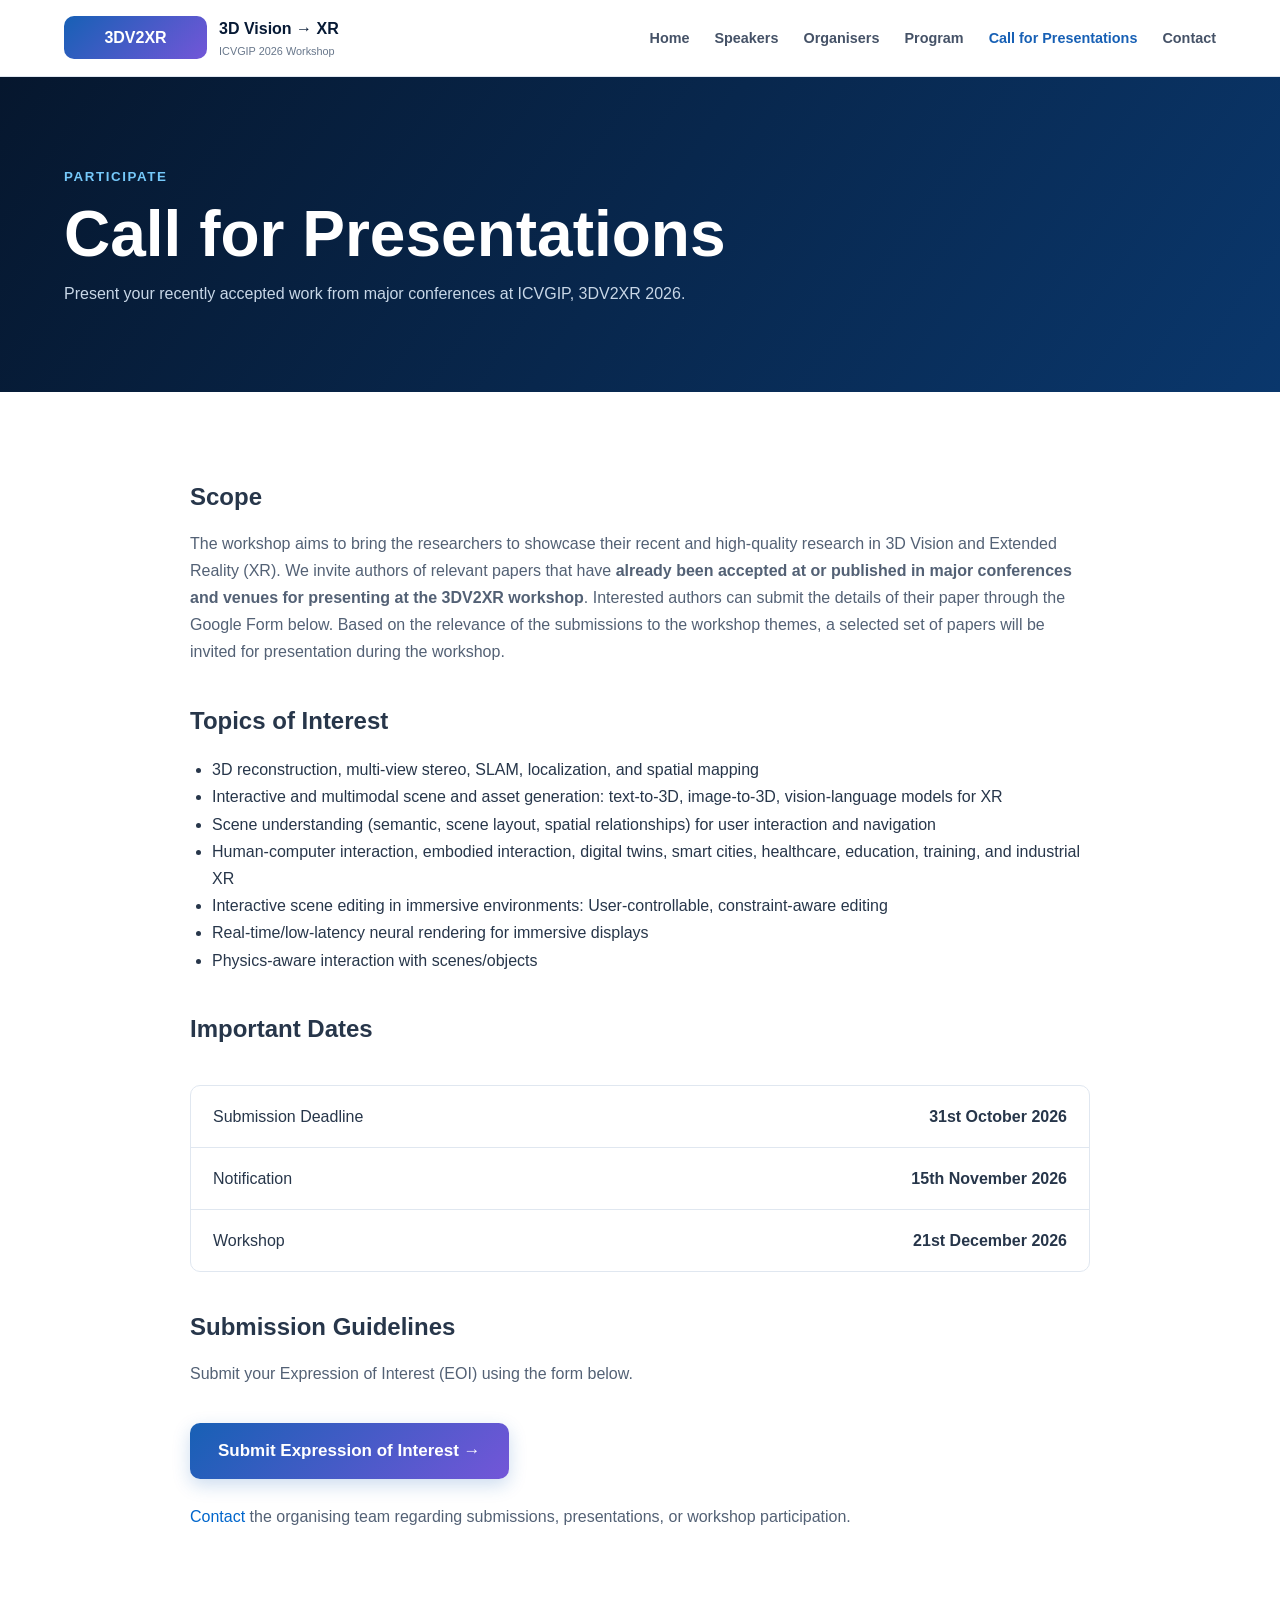
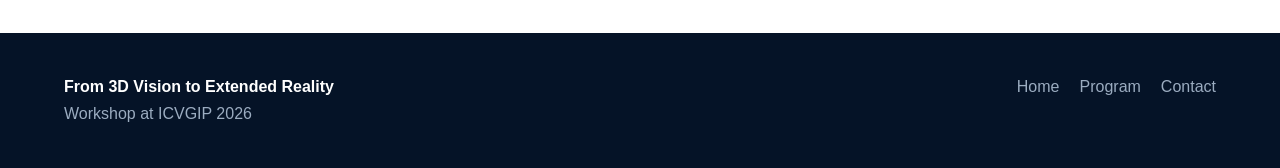
==== call-for-presentations.html @ 4dbddcb4 "update_website" ====
<!DOCTYPE html>
<html lang="en">
 <head>
  <meta charset="utf-8">
  <meta content="width=device-width,initial-scale=1.0" name="viewport">
  <title>
   Call for Presentations | ICVGIP 2026 Workshop
  </title>
  <link href="css/style.css" rel="stylesheet">
 </head>
 <body>
  <nav class="navbar">
   <div class="container nav-container">
    <a class="logo" href="index.html">
     <div class="logo-icon">
      3DV2XR
     </div>
     <div>
      <strong>
       3D Vision &rarr; XR
      </strong>
      <small>
       ICVGIP 2026 Workshop
      </small>
     </div>
    </a>
    <button aria-label="Open navigation" class="menu-button" onclick="toggleMenu()">
     ☰
    </button>
    <ul class="nav-links" id="navLinks">
     <li>
      <a href="index.html">
       Home
      </a>
     </li>
     <li>
      <a href="speakers.html">
       Speakers
      </a>
     </li>
     <li>
      <a href="organisers.html">
       Organisers
      </a>
     </li>
     <li>
      <a href="program.html">
       Program
      </a>
     </li>
     <li>
      <a class="active" href="call-for-presentations.html">
       Call for Presentations
      </a>
     </li>
     <!-- <li>
      <a href="venue.html">
       Venue
      </a>
     </li> -->
     <li>
      <a href="contact.html">
       Contact
      </a>
     </li>
    </ul>
   </div>
  </nav>
  <header class="page-header">
   <div class="container">
    <small>
     Participate
    </small>
    <h1>
     Call for Presentations
    </h1>
    <p>
     Present your recently accepted work from major conferences at ICVGIP, 3DV2XR 2026.
    </p>
   </div>
  </header>
  <section class="section">
   <div class="container content">
    <h2>
     Scope
    </h2>
    <p>
     The workshop aims to bring the researchers to showcase their recent and high-quality research in 3D Vision and Extended Reality (XR).

We invite authors of relevant papers that have <strong>already been accepted at or published in major conferences and venues for presenting at the 3DV2XR workshop</strong>. 
Interested authors can submit the details of their paper through the Google Form below. Based on the relevance of the submissions to the workshop themes, a selected set of papers will be invited for presentation during the workshop.
    </p>
    <h2>
     Topics of Interest
    </h2>
    <ul>
     <li>
      3D reconstruction, multi-view stereo, SLAM, localization, and spatial mapping
     </li>
     <li>
      Interactive and multimodal scene and asset generation: text-to-3D, image-to-3D, vision-language models
for XR
     </li>
     <li>
      Scene understanding (semantic, scene layout, spatial relationships) for user interaction and navigation
     </li>
     <li>
      Human-computer interaction, embodied interaction, digital twins, smart cities, healthcare, education,
training, and industrial XR
     </li>
     <li>
      Interactive scene editing in immersive environments: User-controllable, constraint-aware editing
     </li>
     <li>
      Real-time/low-latency neural rendering for immersive displays
     </li>
     <li>
      Physics-aware interaction with scenes/objects
     </li>
    </ul>
    <h2>
     Important Dates
    </h2>
    <div class="date-table">
     <div class="date-row">
      <span>
       Submission Deadline
      </span>
      <strong>
       31st October 2026
      </strong>
     </div>
     <div class="date-row">
      <span>
       Notification
      </span>
      <strong>
       15th November 2026
      </strong>
     </div>
     <div class="date-row">
      <span>
       Workshop
      </span>
      <strong>
       21st December 2026
      </strong>
     </div>
    </div>
    <h2>
    Submission Guidelines
    </h2>

    <!-- <p>
    Submit your Expression of Interest (EOI) through Google
    <a href="https://docs.google.com/forms/d/e/1FAIpQLSfJjMQpuecK3H3zYvZFDbs9FVu8neKpHUT4HiJ_HBpRRZFn1w/viewform?usp=header"
        target="_blank"
        rel="noopener noreferrer"
        style="color: #0066cc; text-decoration: none;">
        form</a>.
    </p> -->

    <p>Submit your Expression of Interest (EOI) using the form below.</p>

        <a
        href="https://docs.google.com/forms/d/e/1FAIpQLSfJjMQpuecK3H3zYvZFDbs9FVu8neKpHUT4HiJ_HBpRRZFn1w/viewform?usp=header"
        class="eoi-button"
        target="_blank"
        rel="noopener noreferrer"
        >
        Submit Expression of Interest →
        </a>

    <p>
    <a href="contact.html"
        style="color: #0066cc; text-decoration: none;">
        Contact
    </a>
    the organising team regarding submissions, presentations, or workshop participation.
    </p>
   </div>
  </section>
  <footer>
   <div class="container footer-content">
    <div>
     <strong>
      From 3D Vision to Extended Reality
     </strong>
     <br>
     Workshop at ICVGIP 2026
    </div>
    <div class="footer-links">
     <a href="index.html">
      Home
     </a>
     <a href="program.html">
      Program
     </a>
     <a href="contact.html">
      Contact
     </a>
    </div>
   </div>
  </footer>
  <script src="js/main.js">
  </script>
 </body>
</html>
---- css/style.css ----
:root {
    --navy: #071a35;
    --blue: #1760b5;
    --purple: #7356d8;
    --text: #27364a;
    --muted: #68778b;
    --light: #f4f7fb;
    --border: #e0e7f0;
    --max-width: 1180px;
}

* { box-sizing: border-box; margin: 0; padding: 0; }
html { scroll-behavior: smooth; }
body { font-family: Inter, -apple-system, BlinkMacSystemFont, "Segoe UI", Roboto, Arial, sans-serif; color: var(--text); line-height: 1.7; }
a { color: inherit; text-decoration: none; }
.container { width: min(90%, var(--max-width)); margin: auto; }

/* Navigation */
.navbar { position: sticky; top: 0; z-index: 1000; background: rgba(255,255,255,.97); border-bottom: 1px solid var(--border); }
.nav-container { min-height: 76px; display: flex; align-items: center; justify-content: space-between; }
.logo { display: flex; align-items: center; gap: 12px; color: var(--navy); }
.logo-icon { width: 143px; height: 43px; border-radius: 10px; display: grid; place-items: center; color: white; font-weight: 800; background: linear-gradient(135deg,var(--blue),var(--purple)); }
.logo strong, .logo small { display: block; }
.logo small { color: var(--muted); font-size: .68rem; }
.nav-links { display: flex; gap: 25px; list-style: none; align-items: center; }
.nav-links a { font-size: .9rem; font-weight: 600; color: #455267; }
.nav-links a:hover, .nav-links a.active { color: var(--blue); }
.menu-button { display: none; border: 0; background: none; font-size: 1.6rem; cursor: pointer; }

/* Hero */
.hero { min-height: 650px; display: flex; align-items: center; color: white; background: radial-gradient(circle at 78% 30%,rgba(49,143,255,.25),transparent 25%), linear-gradient(125deg,#05152b,#123d75); }
.hero-content { padding: 80px 0; }
.conference-tag { display: inline-block; padding: 7px 15px; border: 1px solid rgba(255,255,255,.3); border-radius: 50px; background: rgba(255,255,255,.08); margin-bottom: 25px; }
.hero h1 { font-size: clamp(2.8rem,6vw,5rem); line-height: 1.04; letter-spacing: -.04em; }
.hero h1 span { color: #72cbff; }
.hero-subtitle { font-size: 1.3rem; color: #d0deee; margin: 25px 0; }
.hero-info { display: flex; gap: 30px; flex-wrap: wrap; margin: 28px 0 35px; font-weight: 600; }
.button { display: inline-block; padding: 12px 23px; border-radius: 7px; font-weight: 700; }
.button-primary { background: white; color: var(--navy); }

/* Page headers and sections */
.page-header { padding: 85px 0; color: white; background: linear-gradient(125deg,#06172e,#0a376c); }
.page-header small { color: #76c9fa; font-weight: 700; text-transform: uppercase; letter-spacing: .12em; }
.page-header h1 { font-size: clamp(2.5rem,5vw,4rem); line-height: 1.1; margin: 10px 0; }
.page-header p { color: #c8d7e7; max-width: 700px; }
.section { padding: 85px 0; }
.section-light { background: var(--light); }
.section-title { max-width: 800px; margin-bottom: 45px; }
.section-title.center { text-align: center; margin-left: auto; margin-right: auto; }
.section-label { color: var(--blue); text-transform: uppercase; letter-spacing: .14em; font-size: .75rem; font-weight: 800; }
.section-title h2 { color: var(--navy); font-size: clamp(2rem,4vw,2.8rem); line-height: 1.2; margin: 7px 0 13px; }

/* Home */
.about-grid { display: grid; grid-template-columns: 1.2fr .8fr; gap: 60px; }
.about-grid p, .content p { color: #536175; margin-bottom: 18px; }
.info-box { background: var(--navy); color: white; border-radius: 12px; padding: 32px; }
.info-box h3 { margin-bottom: 20px; }
.info-row { padding: 14px 0; border-bottom: 1px solid rgba(255,255,255,.13); }
.info-row:last-child { border: 0; }
.info-row small { display: block; color: #94aac5; text-transform: uppercase; font-size: .7rem; }


/* =========================================================
   PEOPLE CARDS
========================================================= */

.card-grid {
    display: grid;
    grid-template-columns: repeat(3, 1fr);
    gap: 30px;
}

/* Complete card */
.card {
    border: 1px solid var(--border);
    border-radius: 12px;
    background: white;
    overflow: hidden;
}

/* Image occupies the complete upper part of the card */
/* Photo area */
.card-image {
    width: 100%;
    height: 300px;

    display: flex;
    justify-content: center;
    align-items: center;

    overflow: hidden;
    background: white;
}

/* Show complete photo — no face cropping */
.card-image img,
.organiser-photo {
    width: 100%;
    height: 100%;

    object-fit: contain;
    object-position: center;

    display: block;
}

/* Center name and affiliation */
.card-content {
    padding: 16px 15px 20px;
    text-align: center;
}

.card-content h3 {
    color: var(--navy);
    font-size: 1.05rem;
    line-height: 1.3;
    margin-bottom: 5px;
}

.affiliation {
    color: var(--blue);
    font-size: .8rem;
    font-weight: 600;
    margin: 0;
}

/* Program */
.schedule { border: 1px solid var(--border); border-radius: 12px; overflow: hidden; max-width: 950px; }
.schedule-row { display: grid; grid-template-columns: 160px 1fr; border-bottom: 1px solid var(--border); }
.schedule-row:last-child { border: 0; }
.schedule-time { background: #f6f9fc; padding: 23px; color: var(--blue); font-weight: 800; }
.schedule-event { padding: 23px 28px; }
.schedule-event p { color: var(--muted); }

/* Call for papers */
.content { max-width: 900px; }
.content h2 { margin: 35px 0 12px; }
.content h2:first-child { margin-top: 0; }
.content ul { padding-left: 22px; margin: 15px 0 25px; }
.date-table { margin: 35px 0; border: 1px solid var(--border); border-radius: 10px; overflow: hidden; }
.date-row { display: flex; justify-content: space-between; padding: 17px 22px; border-bottom: 1px solid var(--border); }
.date-row:last-child { border: 0; }

/* Venue and contact */
.venue-grid, .contact-grid { display: grid; grid-template-columns: 1fr 1fr; gap: 50px; }
.venue-image { min-height: 380px; background: #e5ebf3; border-radius: 12px; display: grid; place-items: center; color: #8493a7; }
.contact-card { padding: 30px; border: 1px solid var(--border); border-radius: 12px; }
.contact-card a { color: var(--blue); }

/* Footer */
footer { background: #051327; color: #9bacc0; padding: 40px 0; }
.footer-content { display: flex; justify-content: space-between; gap: 25px; }
footer strong { color: white; }
.footer-links { display: flex; gap: 20px; }

/* Responsive */
@media (max-width: 900px) {
    .about-grid, .venue-grid, .contact-grid { grid-template-columns: 1fr; }
    .card-grid { grid-template-columns: repeat(2,1fr); }
    .nav-links { display: none; position: absolute; top: 76px; left: 0; width: 100%; background: white; flex-direction: column; padding: 25px; }
    .nav-links.open { display: flex; }
    .menu-button { display: block; }
}

@media (max-width: 600px) {
    .card-grid { grid-template-columns: 1fr; }
    .schedule-row { grid-template-columns: 1fr; }
    .footer-content { flex-direction: column; }
}

.eoi-button {
  display: inline-block;
  margin: 18px 0 24px;
  padding: 16px 28px;
  background: linear-gradient(135deg, #1760b5, #7356d8);
  color: #fff;
  font-size: 17px;
  font-weight: 700;
  line-height: 1.4;
  text-align: center;
  text-decoration: none;
  border-radius: 10px;
  box-shadow: 0 6px 18px rgba(23, 96, 181, 0.22);
  transition: transform 0.2s ease, box-shadow 0.2s ease;
}

.eoi-button:hover {
  color: #fff;
  text-decoration: none;
  transform: translateY(-2px);
  box-shadow: 0 9px 24px rgba(23, 96, 181, 0.32);
}

.eoi-button:focus-visible {
  outline: 3px solid #1760b5;
  outline-offset: 4px;
}
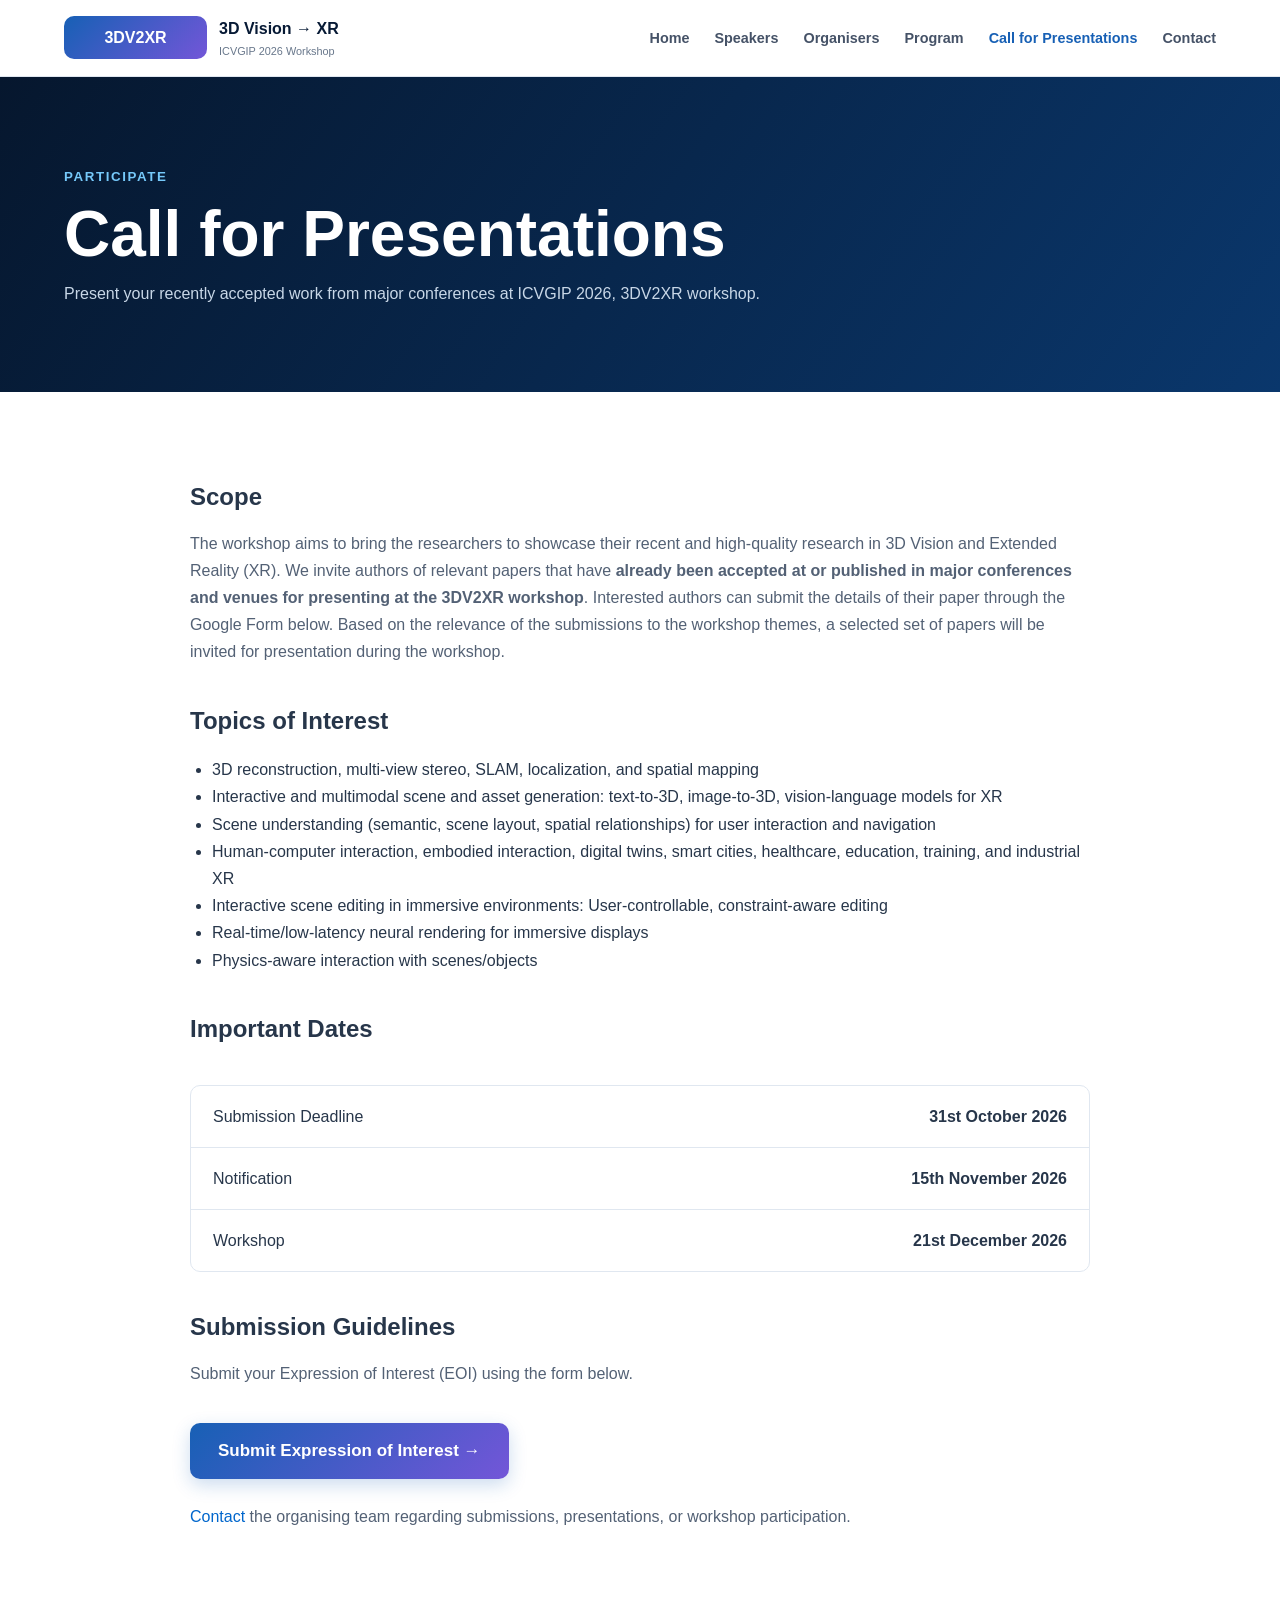
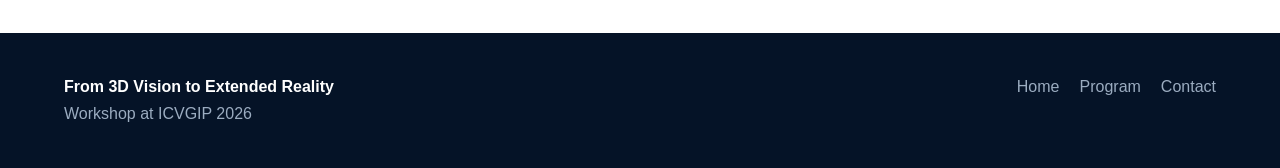
==== commit ddbb3fa3: "update_website" ====
--- a/call-for-presentations.html
+++ b/call-for-presentations.html
@@ -75,7 +75,7 @@
      Call for Presentations
     </h1>
     <p>
-     Present your recently accepted work from major conferences at ICVGIP, 3DV2XR 2026.
+     Present your recently accepted work from major conferences at ICVGIP 2026, 3DV2XR workshop.
     </p>
    </div>
   </header>
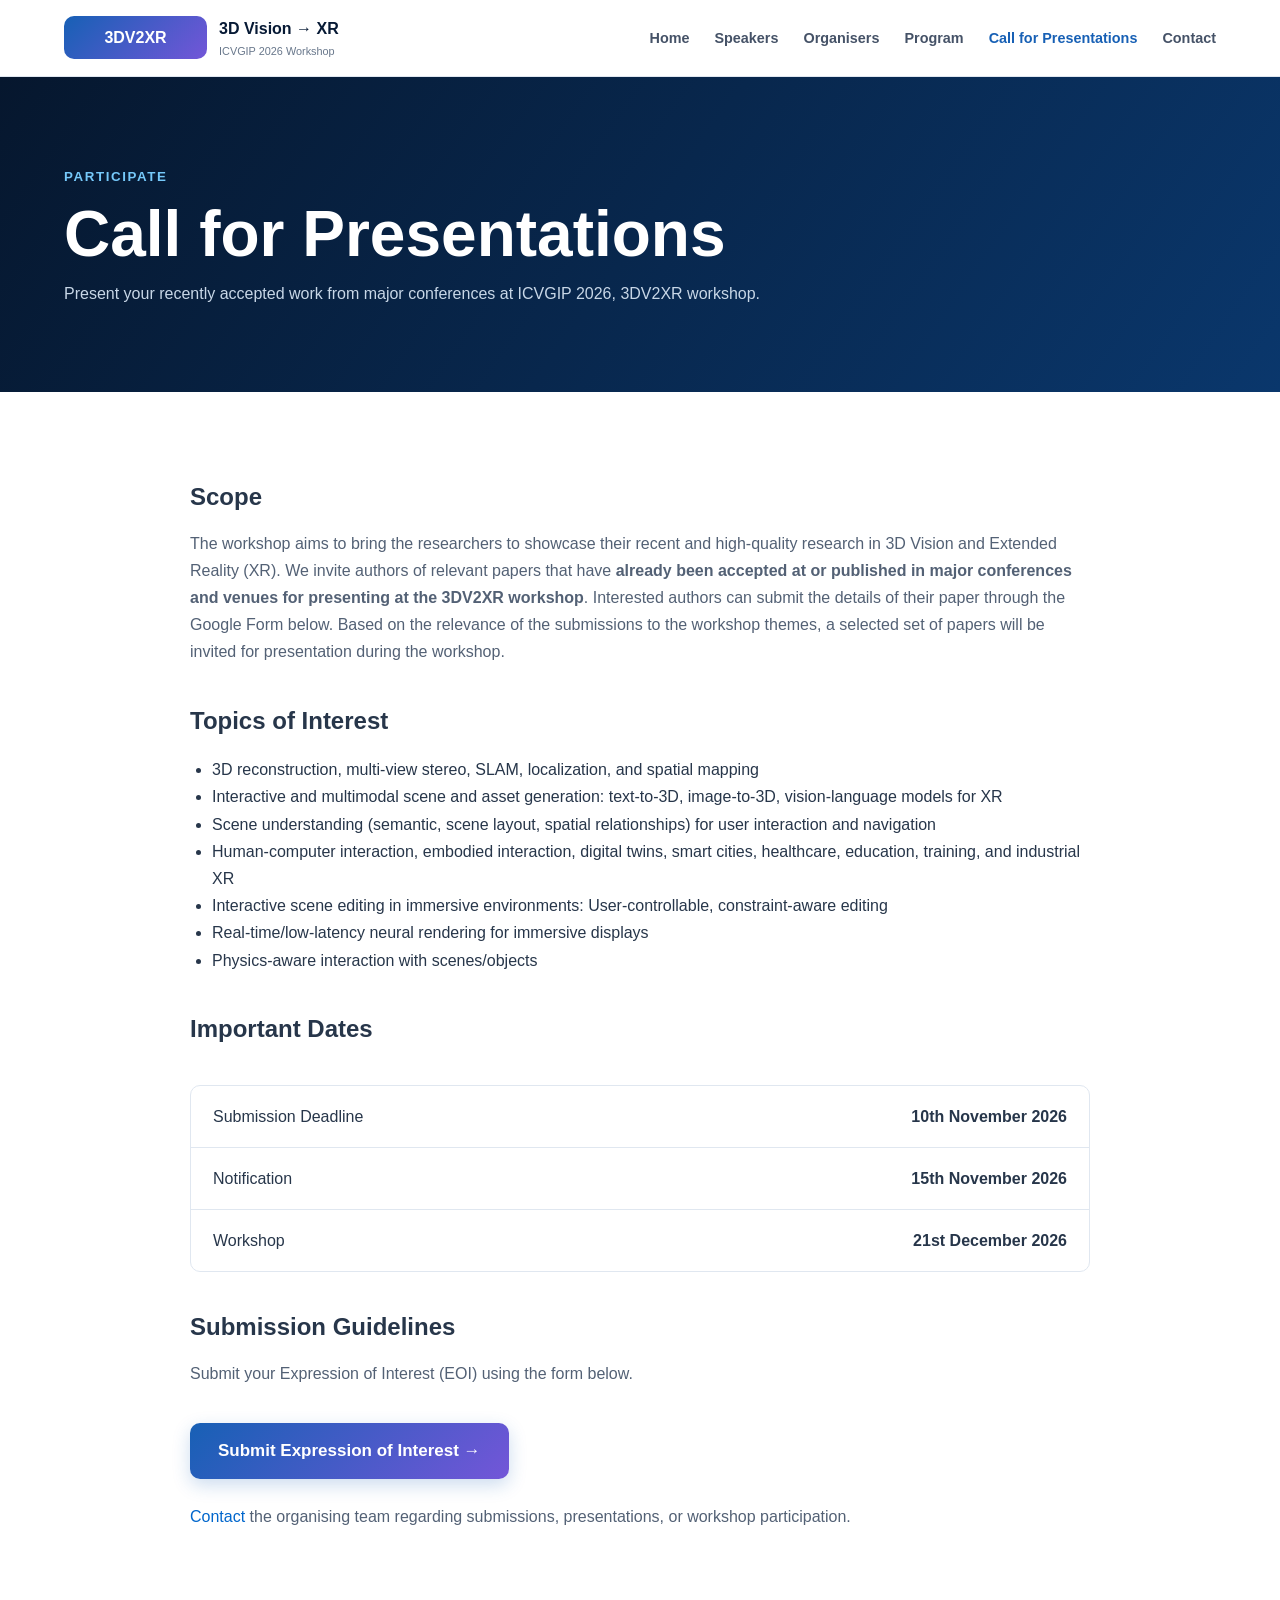
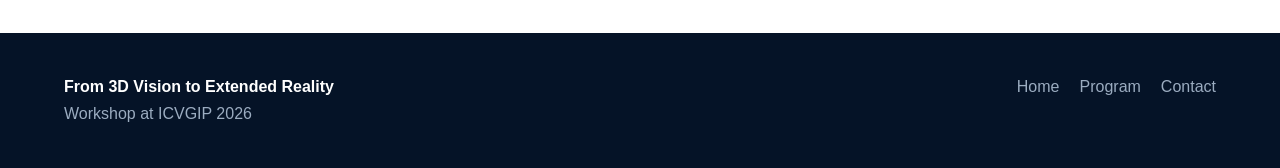
==== commit 20d135db: "update deadline" ====
--- a/call-for-presentations.html
+++ b/call-for-presentations.html
@@ -127,7 +127,7 @@
        Submission Deadline
       </span>
       <strong>
-       31st October 2026
+       10th November 2026
       </strong>
      </div>
      <div class="date-row">
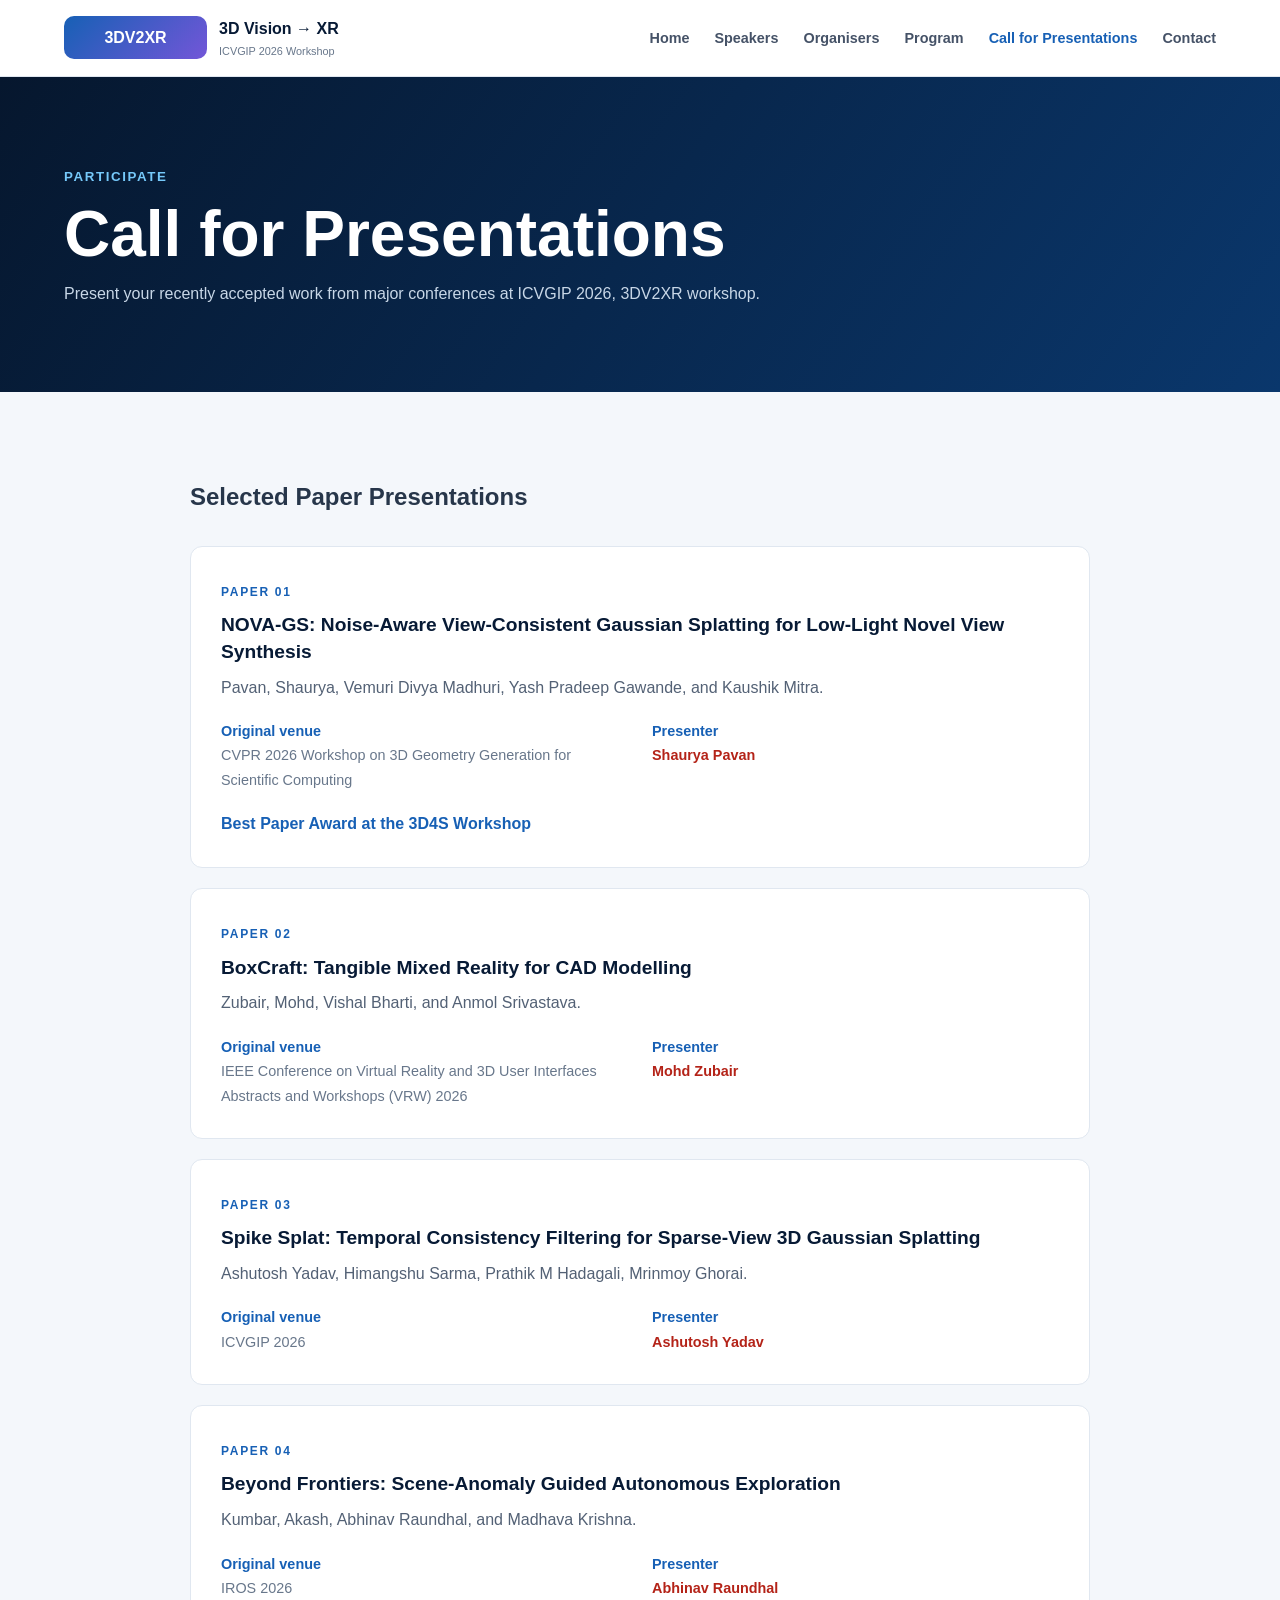
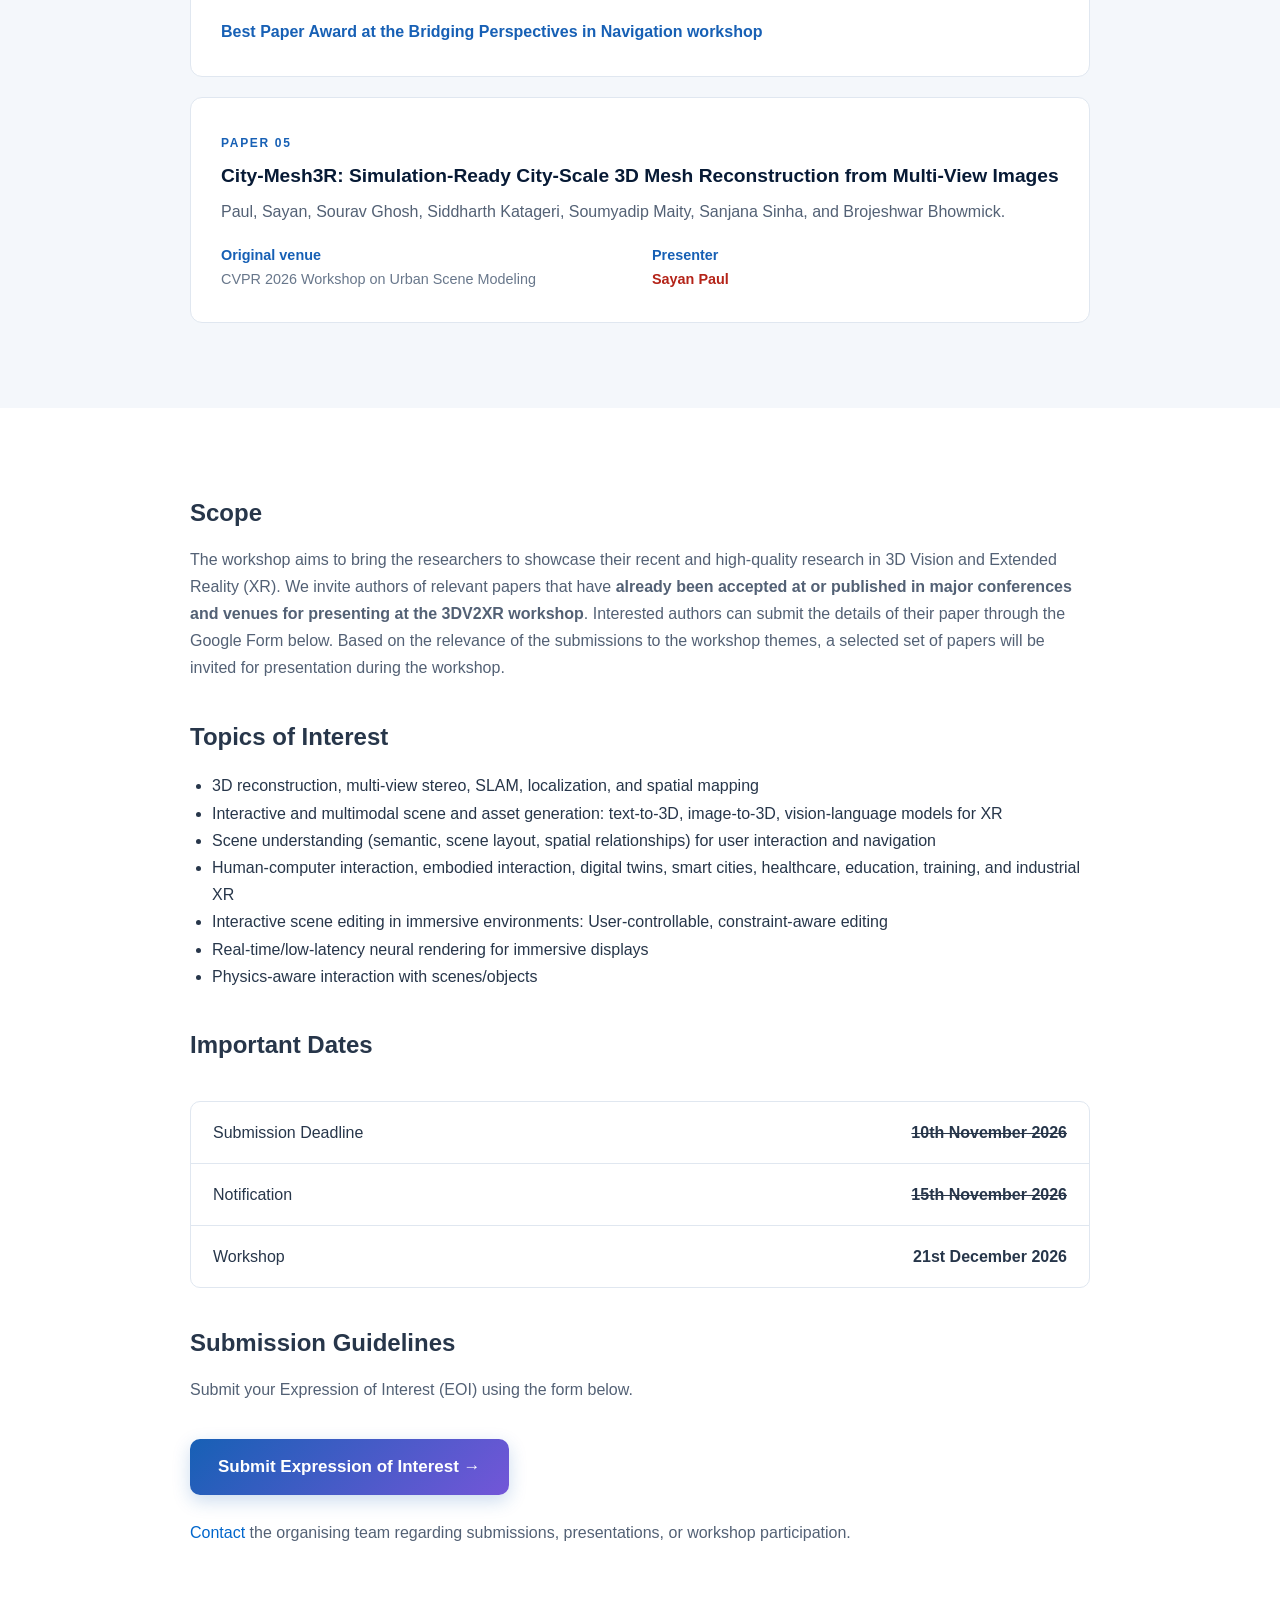
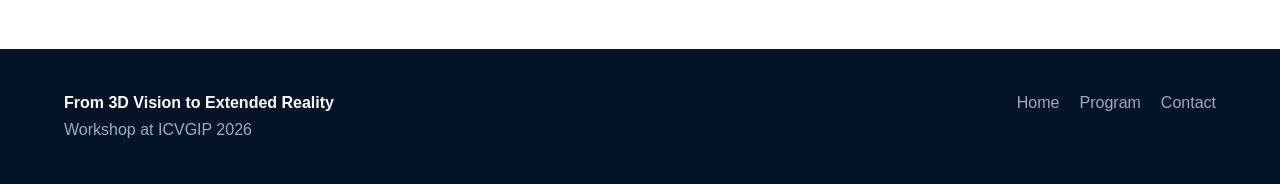
==== commit 87e792c9: "add selected paper presentations" ====
--- a/call-for-presentations.html
+++ b/call-for-presentations.html
@@ -79,6 +79,60 @@
     </p>
    </div>
   </header>
+  <section aria-labelledby="selected-presentations" class="section section-light">
+   <div class="container content">
+    <h2 id="selected-presentations">Selected Paper Presentations</h2>
+    <div class="paper-list">
+     <article class="paper-card">
+      <span class="section-label">Paper 01</span>
+      <h3>NOVA-GS: Noise-Aware View-Consistent Gaussian Splatting for Low-Light Novel View Synthesis</h3>
+      <p class="paper-authors">Pavan, Shaurya, Vemuri Divya Madhuri, Yash Pradeep Gawande, and Kaushik Mitra.</p>
+      <dl class="paper-details">
+       <div><dt>Original venue</dt><dd>CVPR 2026 Workshop on 3D Geometry Generation for Scientific Computing</dd></div>
+       <div><dt>Presenter</dt><dd class="paper-presenter">Shaurya Pavan</dd></div>
+      </dl>
+      <p class="paper-award"><strong>Best Paper Award at the 3D4S Workshop</strong></p>
+     </article>
+     <article class="paper-card">
+      <span class="section-label">Paper 02</span>
+      <h3>BoxCraft: Tangible Mixed Reality for CAD Modelling</h3>
+      <p class="paper-authors">Zubair, Mohd, Vishal Bharti, and Anmol Srivastava.</p>
+      <dl class="paper-details">
+       <div><dt>Original venue</dt><dd>IEEE Conference on Virtual Reality and 3D User Interfaces Abstracts and Workshops (VRW) 2026</dd></div>
+       <div><dt>Presenter</dt><dd class="paper-presenter">Mohd Zubair</dd></div>
+      </dl>
+     </article>
+     <article class="paper-card">
+      <span class="section-label">Paper 03</span>
+      <h3>Spike Splat: Temporal Consistency Filtering for Sparse-View 3D Gaussian Splatting</h3>
+      <p class="paper-authors">Ashutosh Yadav, Himangshu Sarma, Prathik M Hadagali, Mrinmoy Ghorai.</p>
+      <dl class="paper-details">
+       <div><dt>Original venue</dt><dd>ICVGIP 2026</dd></div>
+       <div><dt>Presenter</dt><dd class="paper-presenter">Ashutosh Yadav</dd></div>
+      </dl>
+     </article>
+     <article class="paper-card">
+      <span class="section-label">Paper 04</span>
+      <h3>Beyond Frontiers: Scene-Anomaly Guided Autonomous Exploration</h3>
+      <p class="paper-authors">Kumbar, Akash, Abhinav Raundhal, and Madhava Krishna.</p>
+      <dl class="paper-details">
+       <div><dt>Original venue</dt><dd>IROS 2026</dd></div>
+       <div><dt>Presenter</dt><dd class="paper-presenter">Abhinav Raundhal</dd></div>
+      </dl>
+      <p class="paper-award"><strong>Best Paper Award at the Bridging Perspectives in Navigation workshop</strong></p>
+     </article>
+     <article class="paper-card">
+      <span class="section-label">Paper 05</span>
+      <h3>City-Mesh3R: Simulation-Ready City-Scale 3D Mesh Reconstruction from Multi-View Images</h3>
+      <p class="paper-authors">Paul, Sayan, Sourav Ghosh, Siddharth Katageri, Soumyadip Maity, Sanjana Sinha, and Brojeshwar Bhowmick.</p>
+      <dl class="paper-details">
+       <div><dt>Original venue</dt><dd>CVPR 2026 Workshop on Urban Scene Modeling</dd></div>
+       <div><dt>Presenter</dt><dd class="paper-presenter">Sayan Paul</dd></div>
+      </dl>
+     </article>
+    </div>
+   </div>
+  </section>
   <section class="section">
    <div class="container content">
     <h2>
@@ -127,7 +181,7 @@
        Submission Deadline
       </span>
       <strong>
-       10th November 2026
+       <s>10th November 2026</s>
       </strong>
      </div>
      <div class="date-row">
@@ -135,7 +189,7 @@
        Notification
       </span>
       <strong>
-       15th November 2026
+       <s>15th November 2026</s>
       </strong>
      </div>
      <div class="date-row">
--- a/css/style.css
+++ b/css/style.css
@@ -195,3 +195,28 @@
   outline: 3px solid #1760b5;
   outline-offset: 4px;
 }
+
+.paper-list { display: grid; gap: 20px; margin-top: 28px; }
+.paper-card { padding: clamp(20px, 4vw, 30px); background: white; border: 1px solid var(--border); border-radius: 12px; overflow-wrap: anywhere; }
+.paper-card h3 { color: var(--navy); font-size: 1.2rem; line-height: 1.4; margin: 8px 0; }
+.paper-card .paper-authors { margin-bottom: 18px; }
+.paper-details { display: grid; grid-template-columns: repeat(auto-fit, minmax(min(100%, 240px), 1fr)); gap: 12px 24px; font-size: .9rem; }
+.paper-details dt { color: var(--blue); font-weight: 700; }
+.paper-details dd { color: var(--muted); }
+
+
+/* Keynote speaker */
+.keynote-card { display: grid; grid-template-columns: minmax(0, 300px) minmax(0, 1fr); gap: 40px; padding: clamp(20px, 4vw, 40px); border: 1px solid var(--border); border-radius: 12px; background: var(--light); align-items: start; }
+.keynote-photo img { display: block; width: 100%; height: auto; border-radius: 10px; }
+.keynote-content h2 { color: var(--navy); font-size: clamp(1.7rem, 3vw, 2.3rem); line-height: 1.2; margin: 10px 0; }
+.keynote-content p { margin-bottom: 16px; }
+.keynote-content .affiliation { margin-bottom: 22px; }
+.keynote-profile { color: var(--blue); font-weight: 700; text-decoration: underline; text-underline-offset: 4px; }
+@media (max-width: 600px) {
+    .keynote-card { grid-template-columns: 1fr; gap: 24px; }
+    .keynote-photo { max-width: 300px; }
+}
+
+.paper-card .paper-award { margin: 18px 0 0; color: var(--blue); }
+
+.paper-details .paper-presenter { color: #b42318; font-weight: 700; }
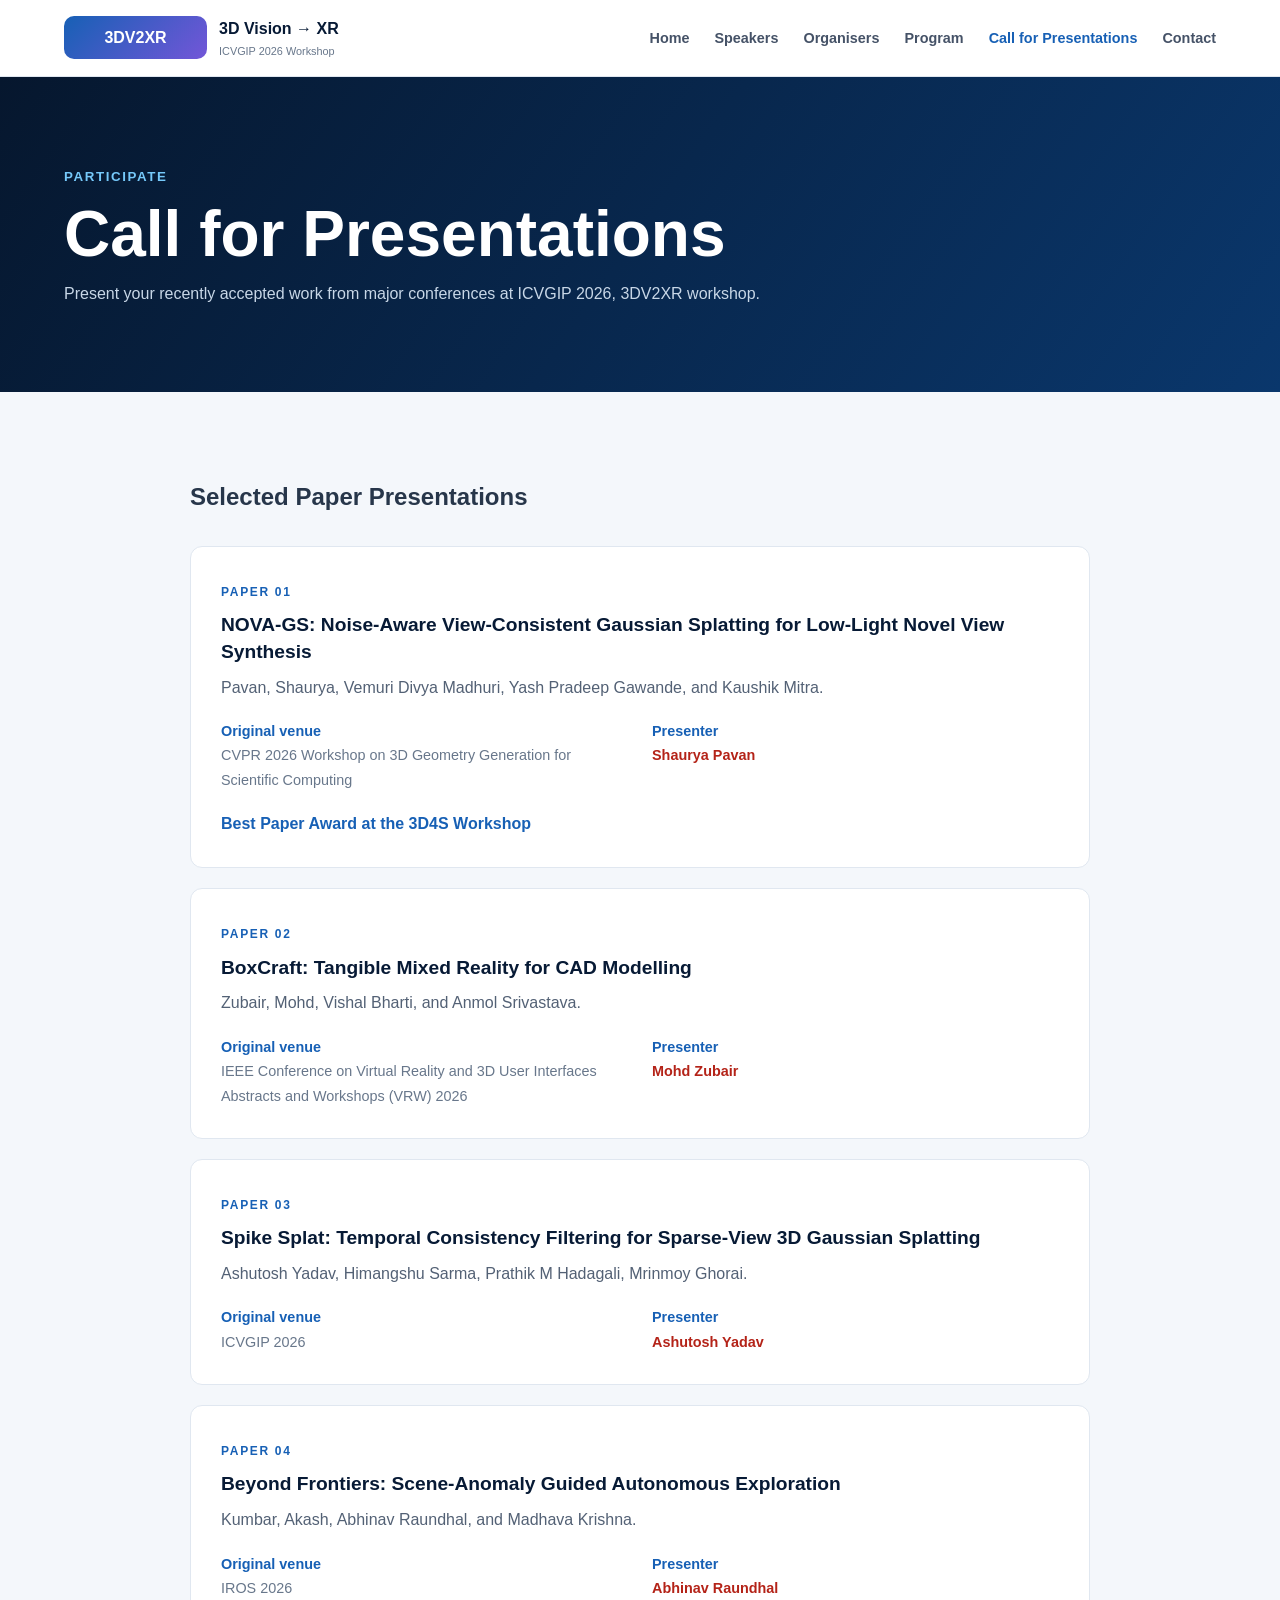
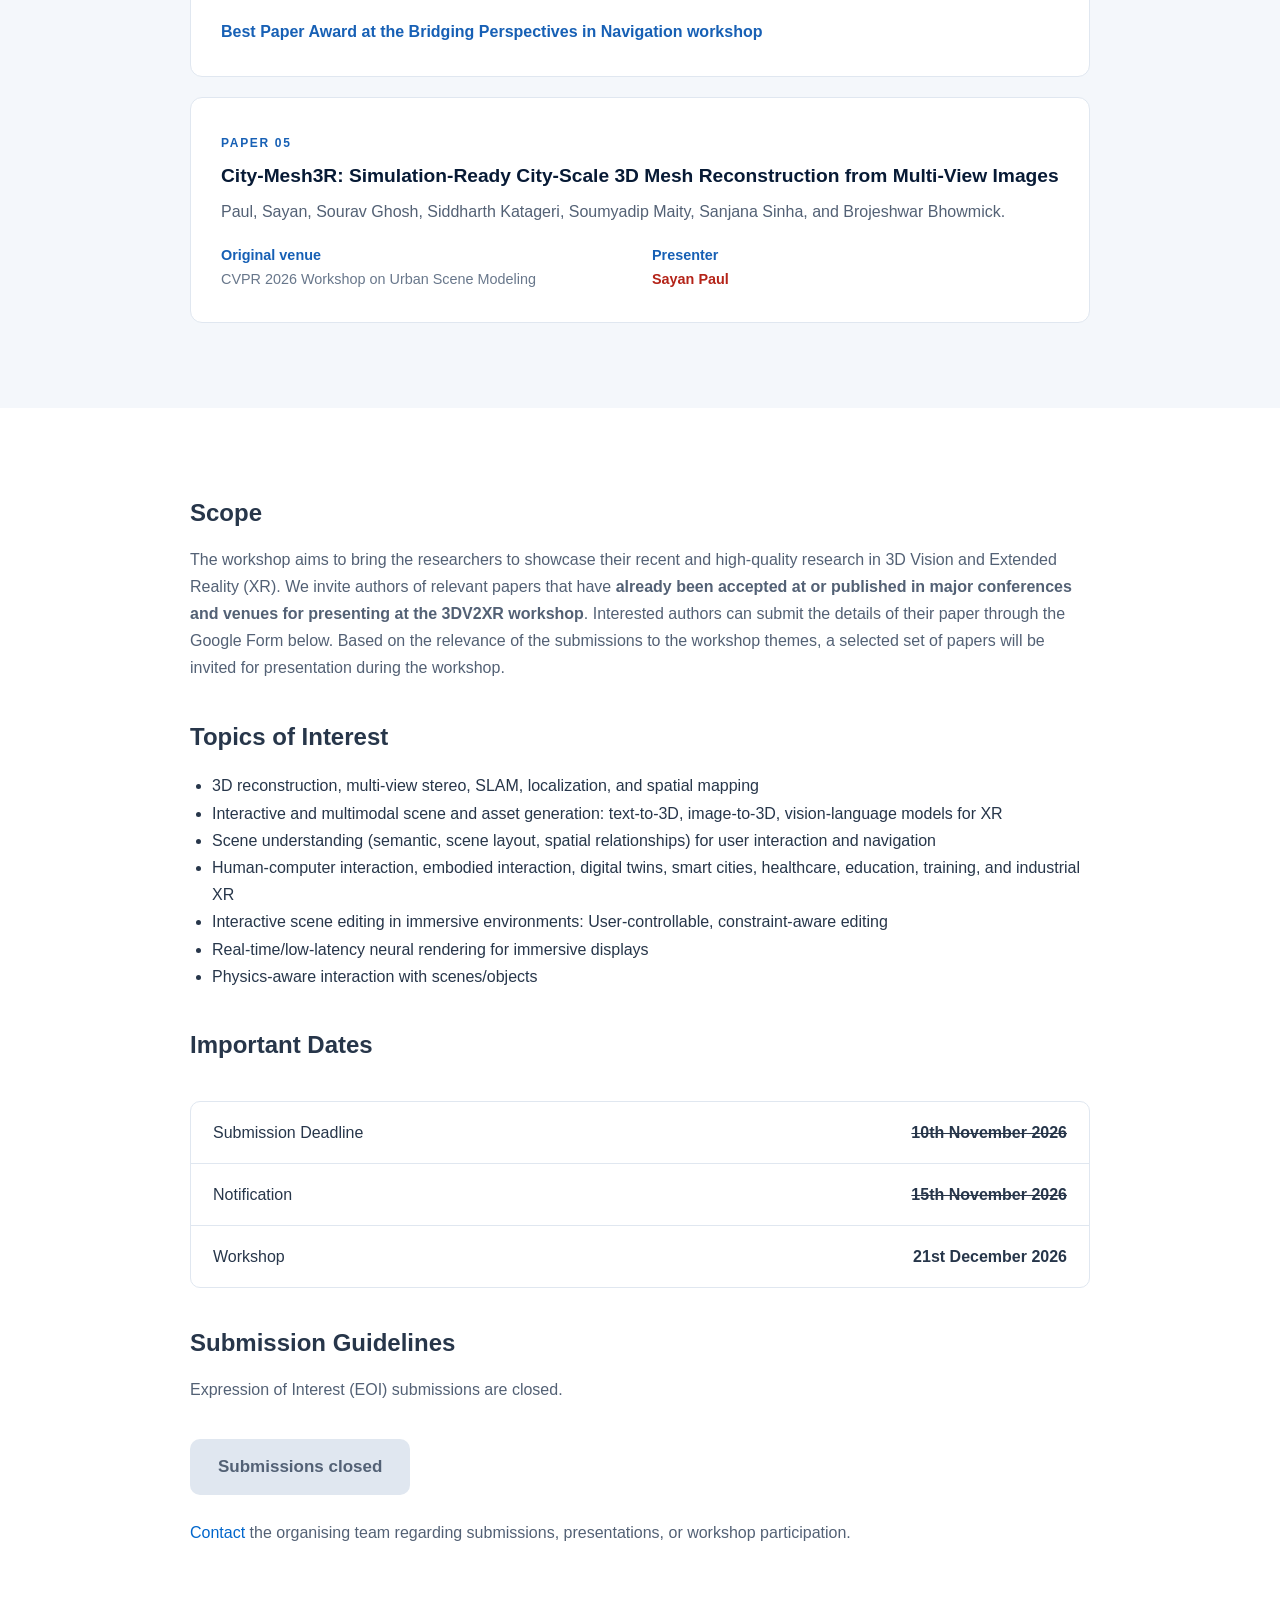
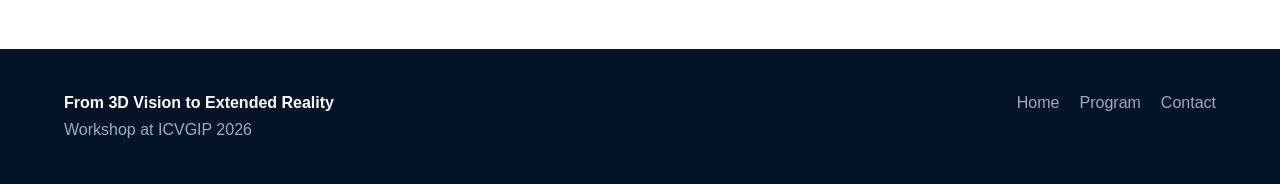
==== commit b54557c9: "add selected paper presentations" ====
--- a/call-for-presentations.html
+++ b/call-for-presentations.html
@@ -6,7 +6,7 @@
   <title>
    Call for Presentations | ICVGIP 2026 Workshop
   </title>
-  <link href="css/style.css" rel="stylesheet">
+  <link href="css/style.css?v=eoi-closed" rel="stylesheet">
  </head>
  <body>
   <nav class="navbar">
@@ -214,16 +214,9 @@
         form</a>.
     </p> -->
 
-    <p>Submit your Expression of Interest (EOI) using the form below.</p>
-
-        <a
-        href="https://docs.google.com/forms/d/e/1FAIpQLSfJjMQpuecK3H3zYvZFDbs9FVu8neKpHUT4HiJ_HBpRRZFn1w/viewform?usp=header"
-        class="eoi-button"
-        target="_blank"
-        rel="noopener noreferrer"
-        >
-        Submit Expression of Interest →
-        </a>
+    <p>Expression of Interest (EOI) submissions are closed.</p>
+
+        <button type="button" class="eoi-button" disabled>Submissions closed</button>
 
     <p>
     <a href="contact.html"
--- a/css/style.css
+++ b/css/style.css
@@ -220,3 +220,5 @@
 .paper-card .paper-award { margin: 18px 0 0; color: var(--blue); }
 
 .paper-details .paper-presenter { color: #b42318; font-weight: 700; }
+
+.eoi-button:disabled { background: #e0e7f0; color: #536175; border: 0; font-family: inherit; cursor: not-allowed; box-shadow: none; transform: none; }
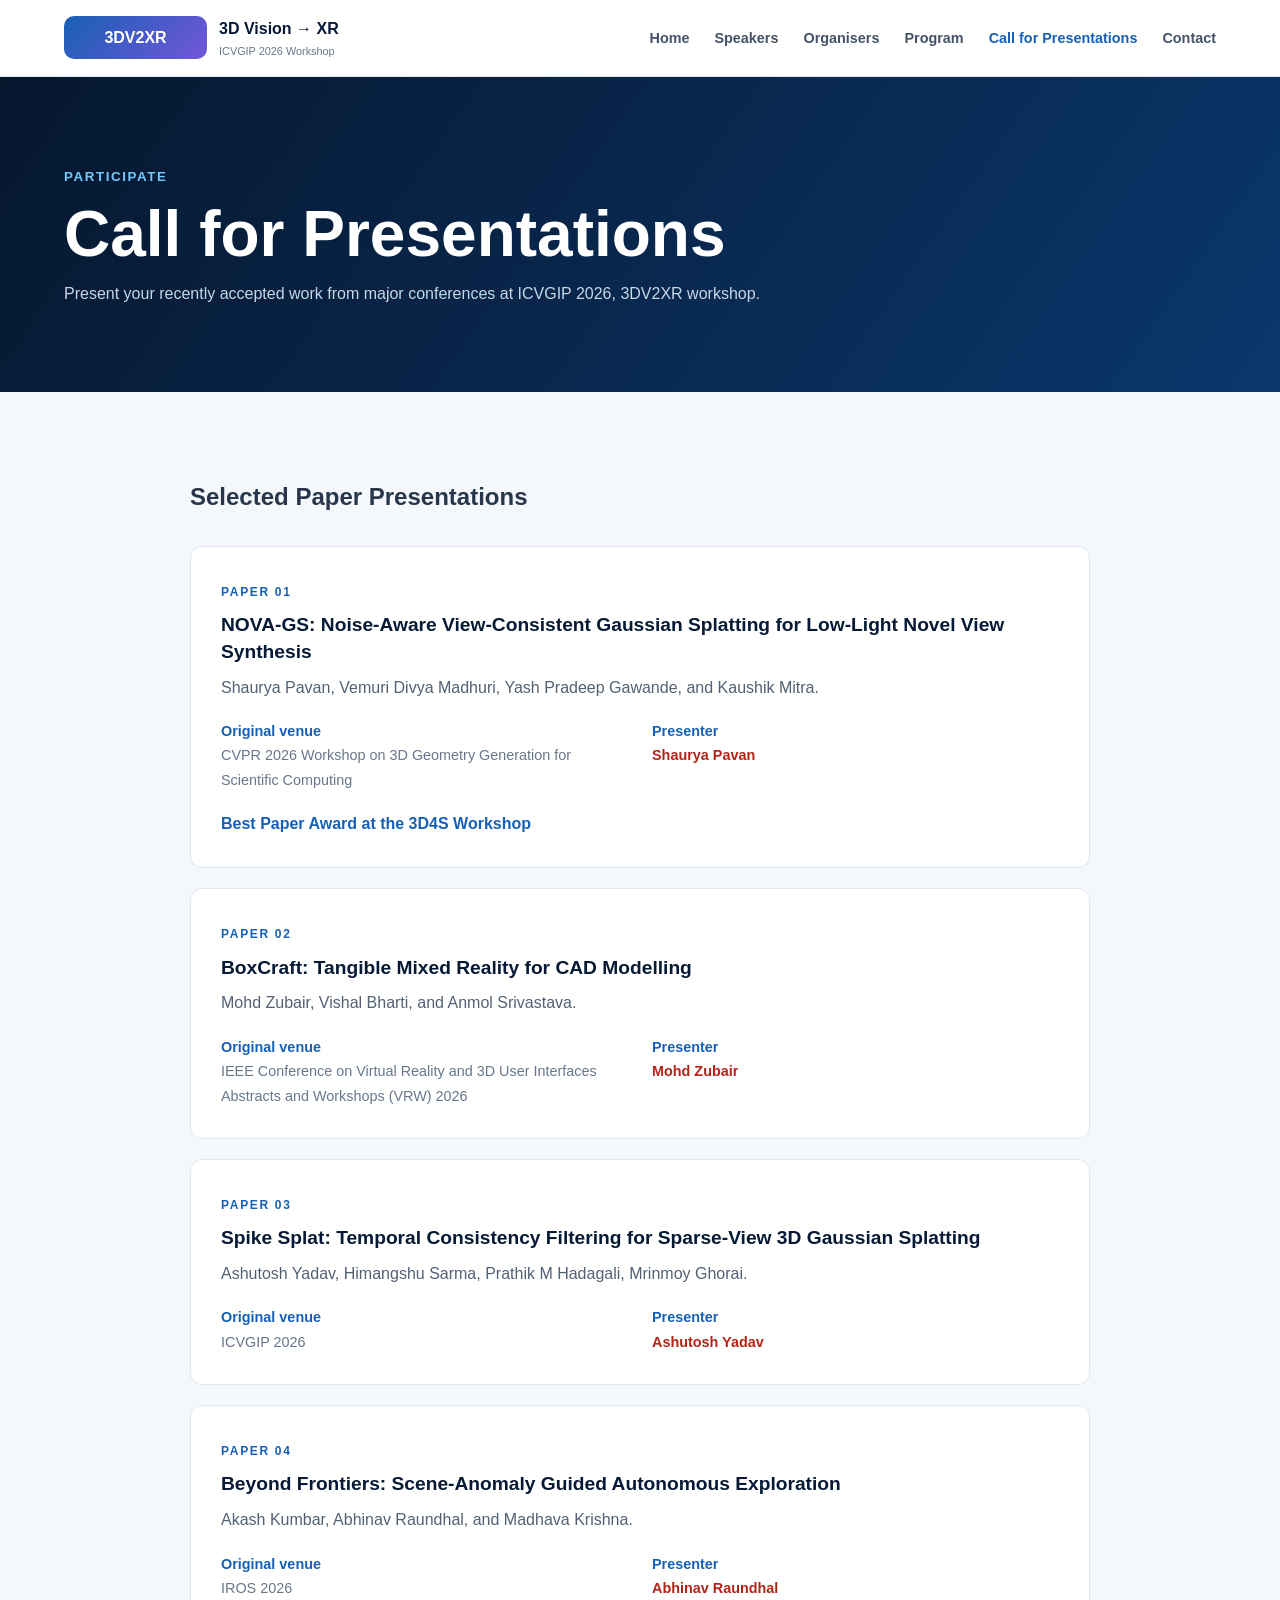
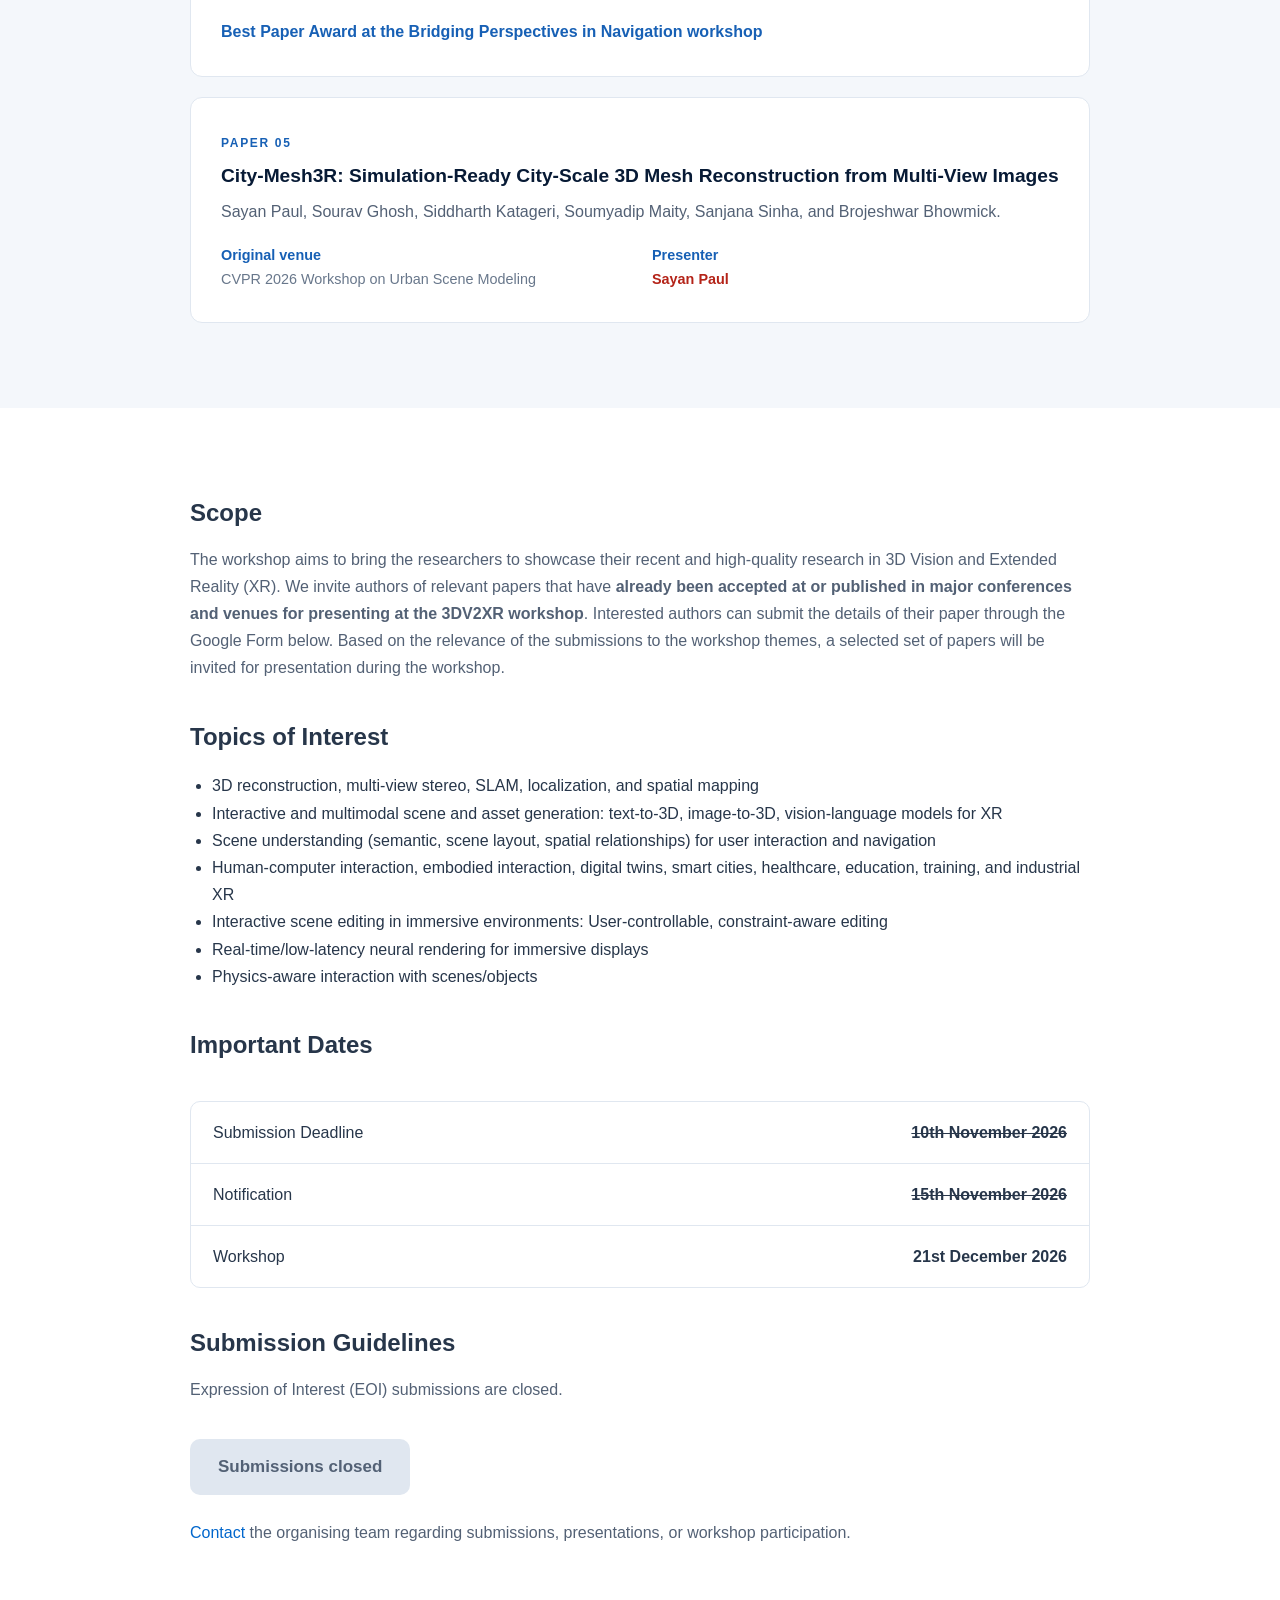
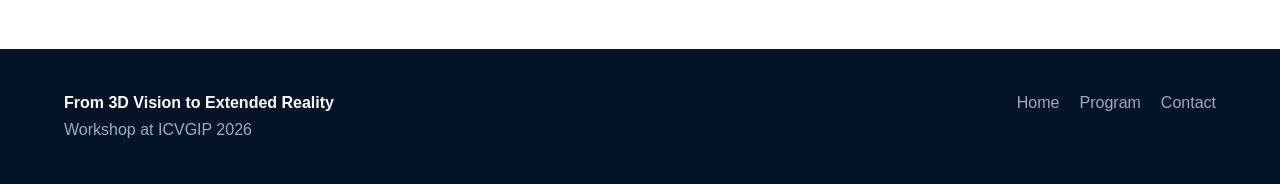
==== commit 9e819d20: "add selected paper presentations" ====
--- a/call-for-presentations.html
+++ b/call-for-presentations.html
@@ -86,7 +86,7 @@
      <article class="paper-card">
       <span class="section-label">Paper 01</span>
       <h3>NOVA-GS: Noise-Aware View-Consistent Gaussian Splatting for Low-Light Novel View Synthesis</h3>
-      <p class="paper-authors">Pavan, Shaurya, Vemuri Divya Madhuri, Yash Pradeep Gawande, and Kaushik Mitra.</p>
+      <p class="paper-authors">Shaurya Pavan, Vemuri Divya Madhuri, Yash Pradeep Gawande, and Kaushik Mitra.</p>
       <dl class="paper-details">
        <div><dt>Original venue</dt><dd>CVPR 2026 Workshop on 3D Geometry Generation for Scientific Computing</dd></div>
        <div><dt>Presenter</dt><dd class="paper-presenter">Shaurya Pavan</dd></div>
@@ -96,7 +96,7 @@
      <article class="paper-card">
       <span class="section-label">Paper 02</span>
       <h3>BoxCraft: Tangible Mixed Reality for CAD Modelling</h3>
-      <p class="paper-authors">Zubair, Mohd, Vishal Bharti, and Anmol Srivastava.</p>
+      <p class="paper-authors">Mohd Zubair, Vishal Bharti, and Anmol Srivastava.</p>
       <dl class="paper-details">
        <div><dt>Original venue</dt><dd>IEEE Conference on Virtual Reality and 3D User Interfaces Abstracts and Workshops (VRW) 2026</dd></div>
        <div><dt>Presenter</dt><dd class="paper-presenter">Mohd Zubair</dd></div>
@@ -114,7 +114,7 @@
      <article class="paper-card">
       <span class="section-label">Paper 04</span>
       <h3>Beyond Frontiers: Scene-Anomaly Guided Autonomous Exploration</h3>
-      <p class="paper-authors">Kumbar, Akash, Abhinav Raundhal, and Madhava Krishna.</p>
+      <p class="paper-authors">Akash Kumbar, Abhinav Raundhal, and Madhava Krishna.</p>
       <dl class="paper-details">
        <div><dt>Original venue</dt><dd>IROS 2026</dd></div>
        <div><dt>Presenter</dt><dd class="paper-presenter">Abhinav Raundhal</dd></div>
@@ -124,7 +124,7 @@
      <article class="paper-card">
       <span class="section-label">Paper 05</span>
       <h3>City-Mesh3R: Simulation-Ready City-Scale 3D Mesh Reconstruction from Multi-View Images</h3>
-      <p class="paper-authors">Paul, Sayan, Sourav Ghosh, Siddharth Katageri, Soumyadip Maity, Sanjana Sinha, and Brojeshwar Bhowmick.</p>
+      <p class="paper-authors">Sayan Paul, Sourav Ghosh, Siddharth Katageri, Soumyadip Maity, Sanjana Sinha, and Brojeshwar Bhowmick.</p>
       <dl class="paper-details">
        <div><dt>Original venue</dt><dd>CVPR 2026 Workshop on Urban Scene Modeling</dd></div>
        <div><dt>Presenter</dt><dd class="paper-presenter">Sayan Paul</dd></div>
